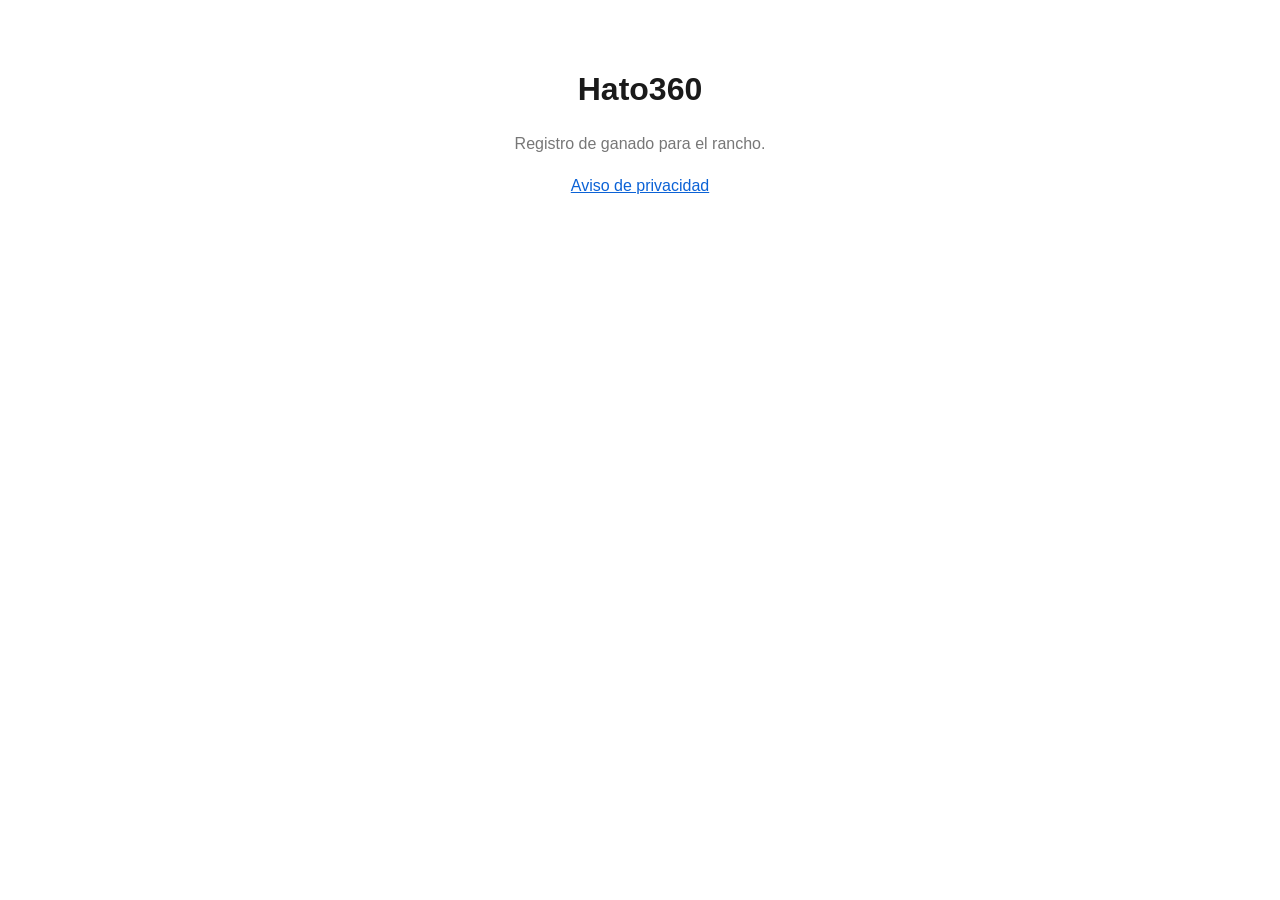
==== index.html @ a21503e2 "Sitio hato360.app: aviso de privacidad" ====
<!DOCTYPE html>
<html lang="es">
<head>
  <meta charset="utf-8">
  <meta name="viewport" content="width=device-width, initial-scale=1">
  <title>Hato360</title>
  <style>
    :root { color-scheme: light dark; }
    body {
      font-family: -apple-system, BlinkMacSystemFont, "Segoe UI", Roboto, Helvetica, Arial, sans-serif;
      line-height: 1.6; max-width: 40rem; margin: 0 auto; padding: 4rem 1.25rem;
      color: #1a1a1a; background: #fff; text-align: center;
    }
    @media (prefers-color-scheme: dark) { body { color: #e6e6e6; background: #161616; } a { color: #7db4ff; } }
    h1 { font-size: 2rem; margin: 0 0 .5rem; }
    p { color: #777; }
    a { color: #0b62d6; }
  </style>
</head>
<body>
  <h1>Hato360</h1>
  <p>Registro de ganado para el rancho.</p>
  <p><a href="/privacidad">Aviso de privacidad</a></p>
</body>
</html>
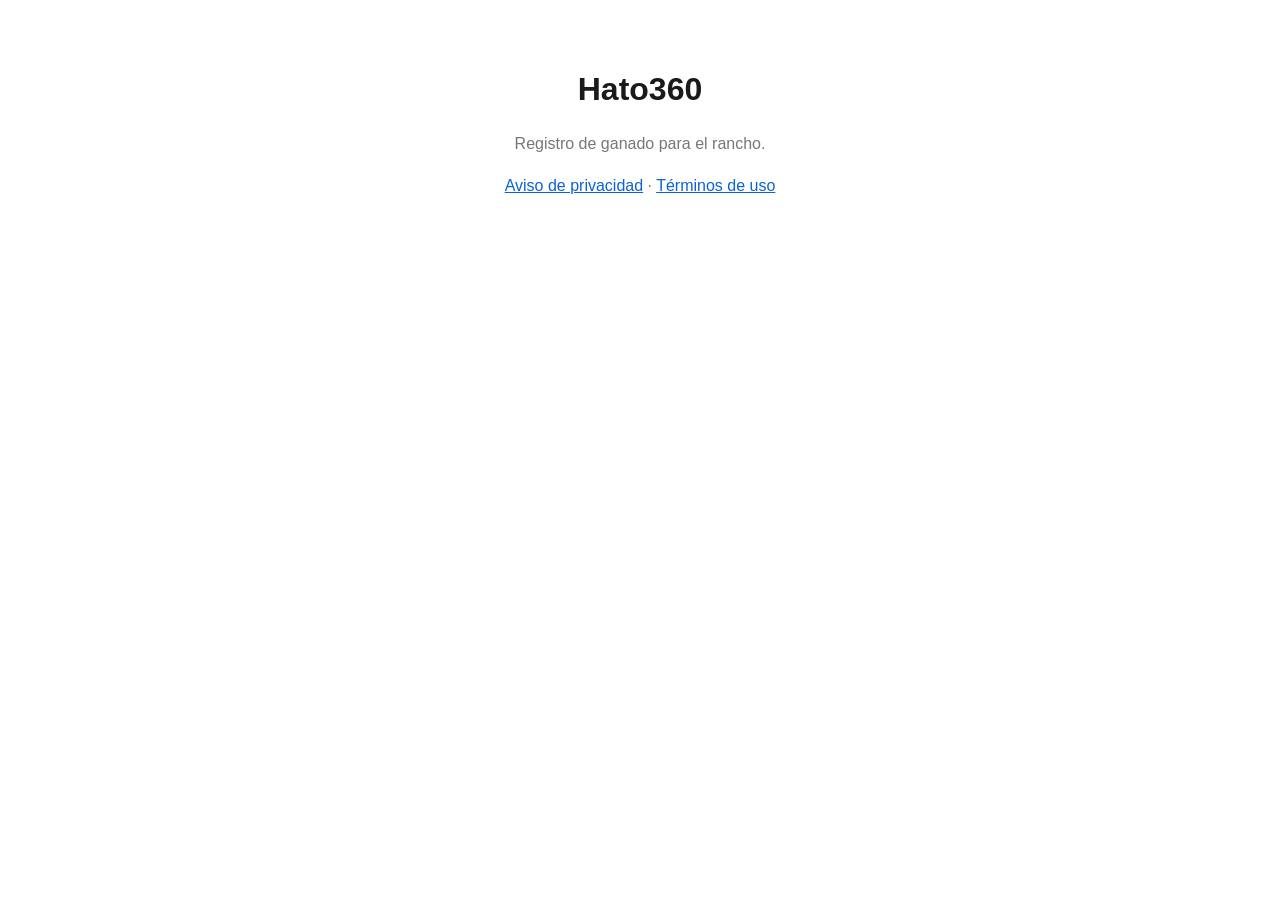
==== commit 141513ac: "terminos: pagina de terminos de uso + enlace en portada Nueva pagina /terminos (mismo estilo que /pr" ====
--- a/index.html
+++ b/index.html
@@ -20,6 +20,6 @@
 <body>
   <h1>Hato360</h1>
   <p>Registro de ganado para el rancho.</p>
-  <p><a href="/privacidad">Aviso de privacidad</a></p>
+  <p><a href="/privacidad">Aviso de privacidad</a> · <a href="/terminos">Términos de uso</a></p>
 </body>
 </html>
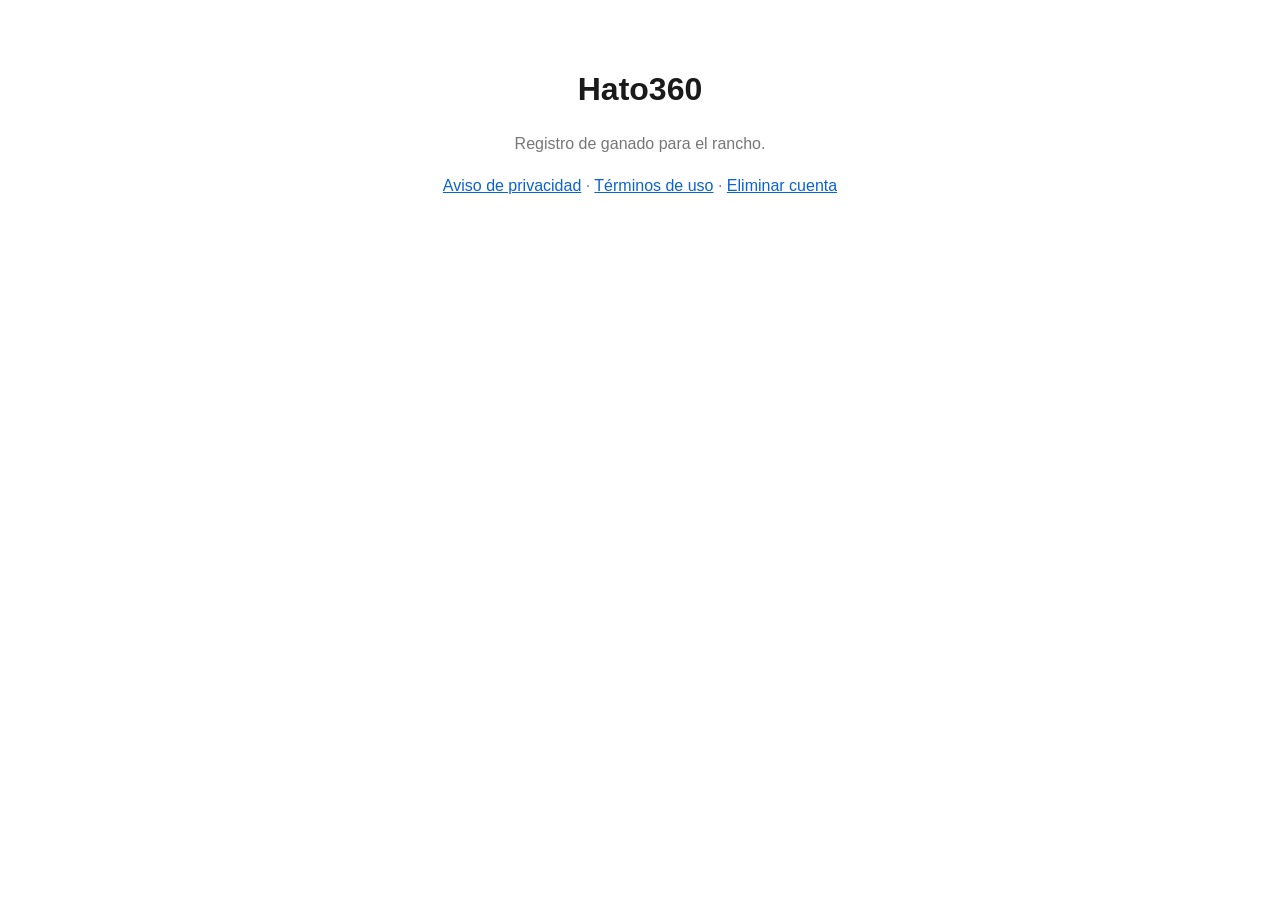
==== commit 38cda7d7: "eliminar-cuenta: página para solicitar la eliminación de la cuenta + enlace en portada" ====
--- a/index.html
+++ b/index.html
@@ -20,6 +20,6 @@
 <body>
   <h1>Hato360</h1>
   <p>Registro de ganado para el rancho.</p>
-  <p><a href="/privacidad">Aviso de privacidad</a> · <a href="/terminos">Términos de uso</a></p>
+  <p><a href="/privacidad">Aviso de privacidad</a> · <a href="/terminos">Términos de uso</a> · <a href="/eliminar-cuenta">Eliminar cuenta</a></p>
 </body>
 </html>
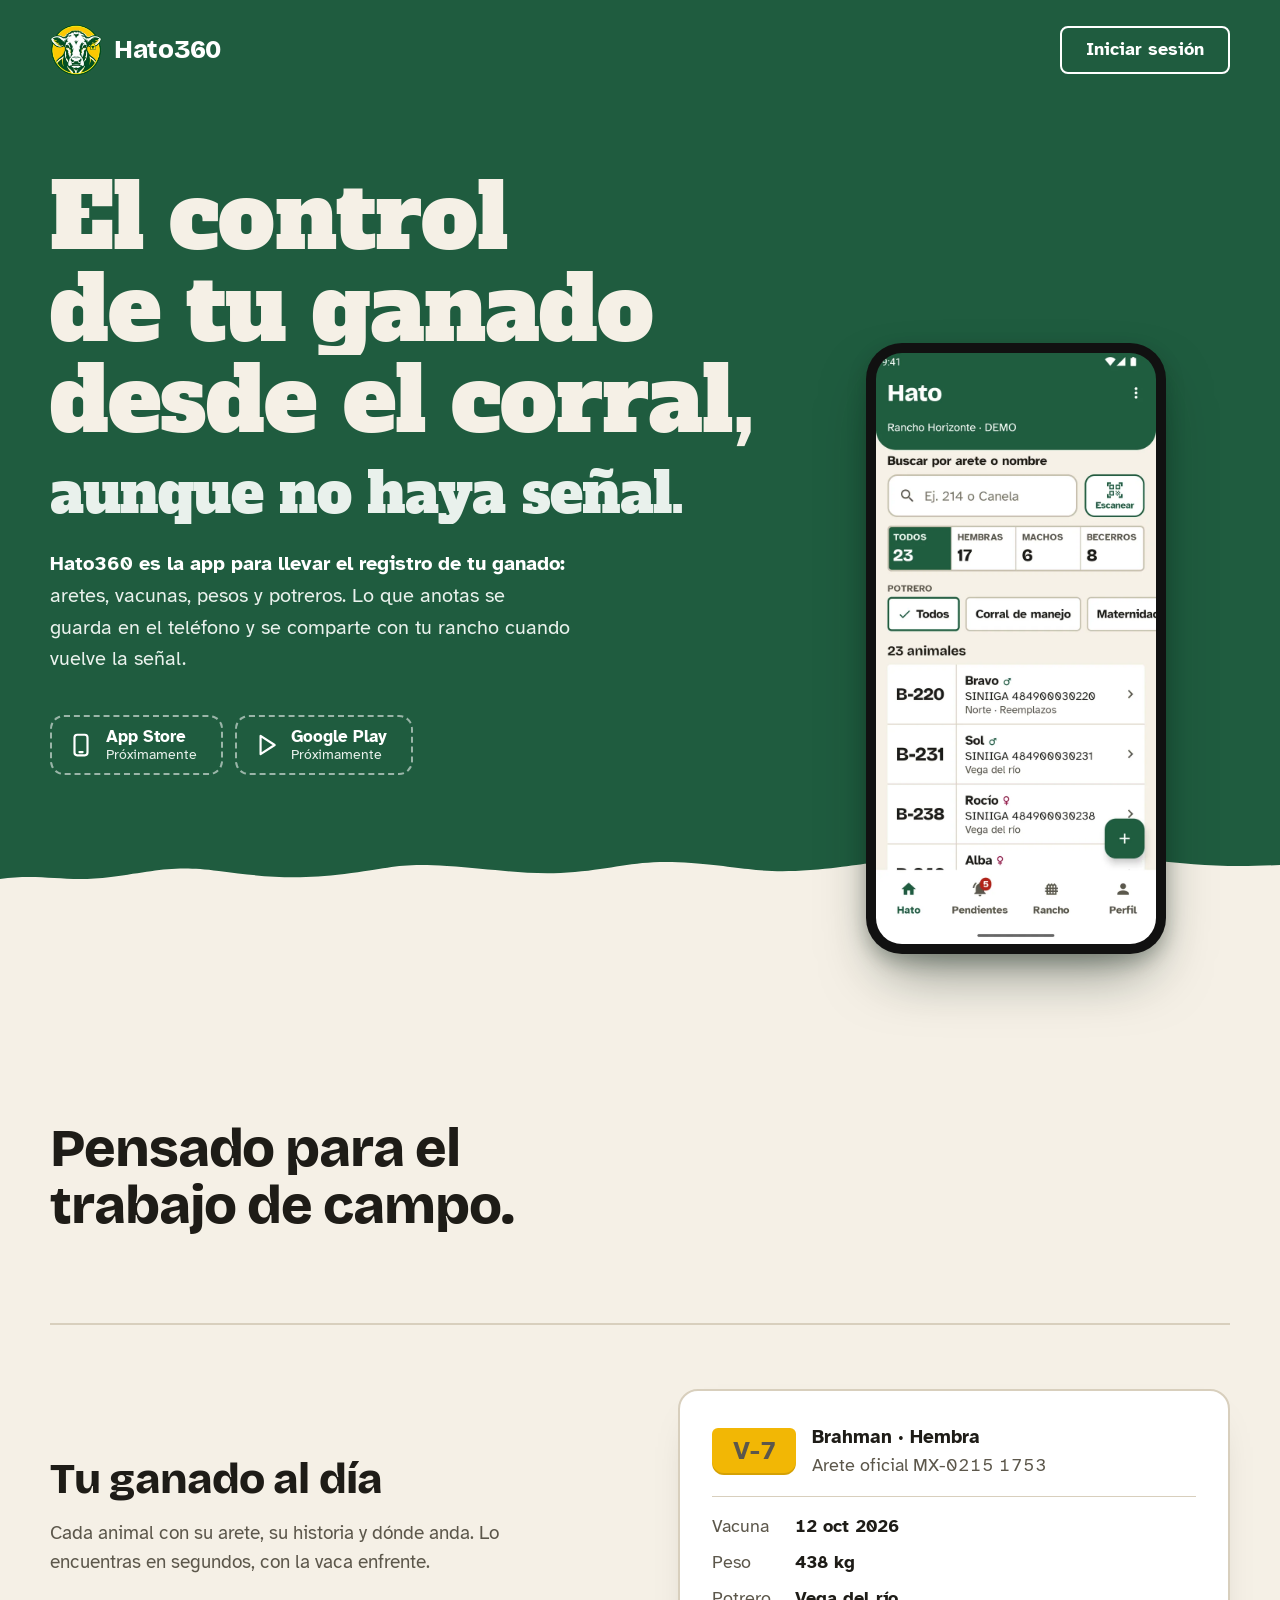
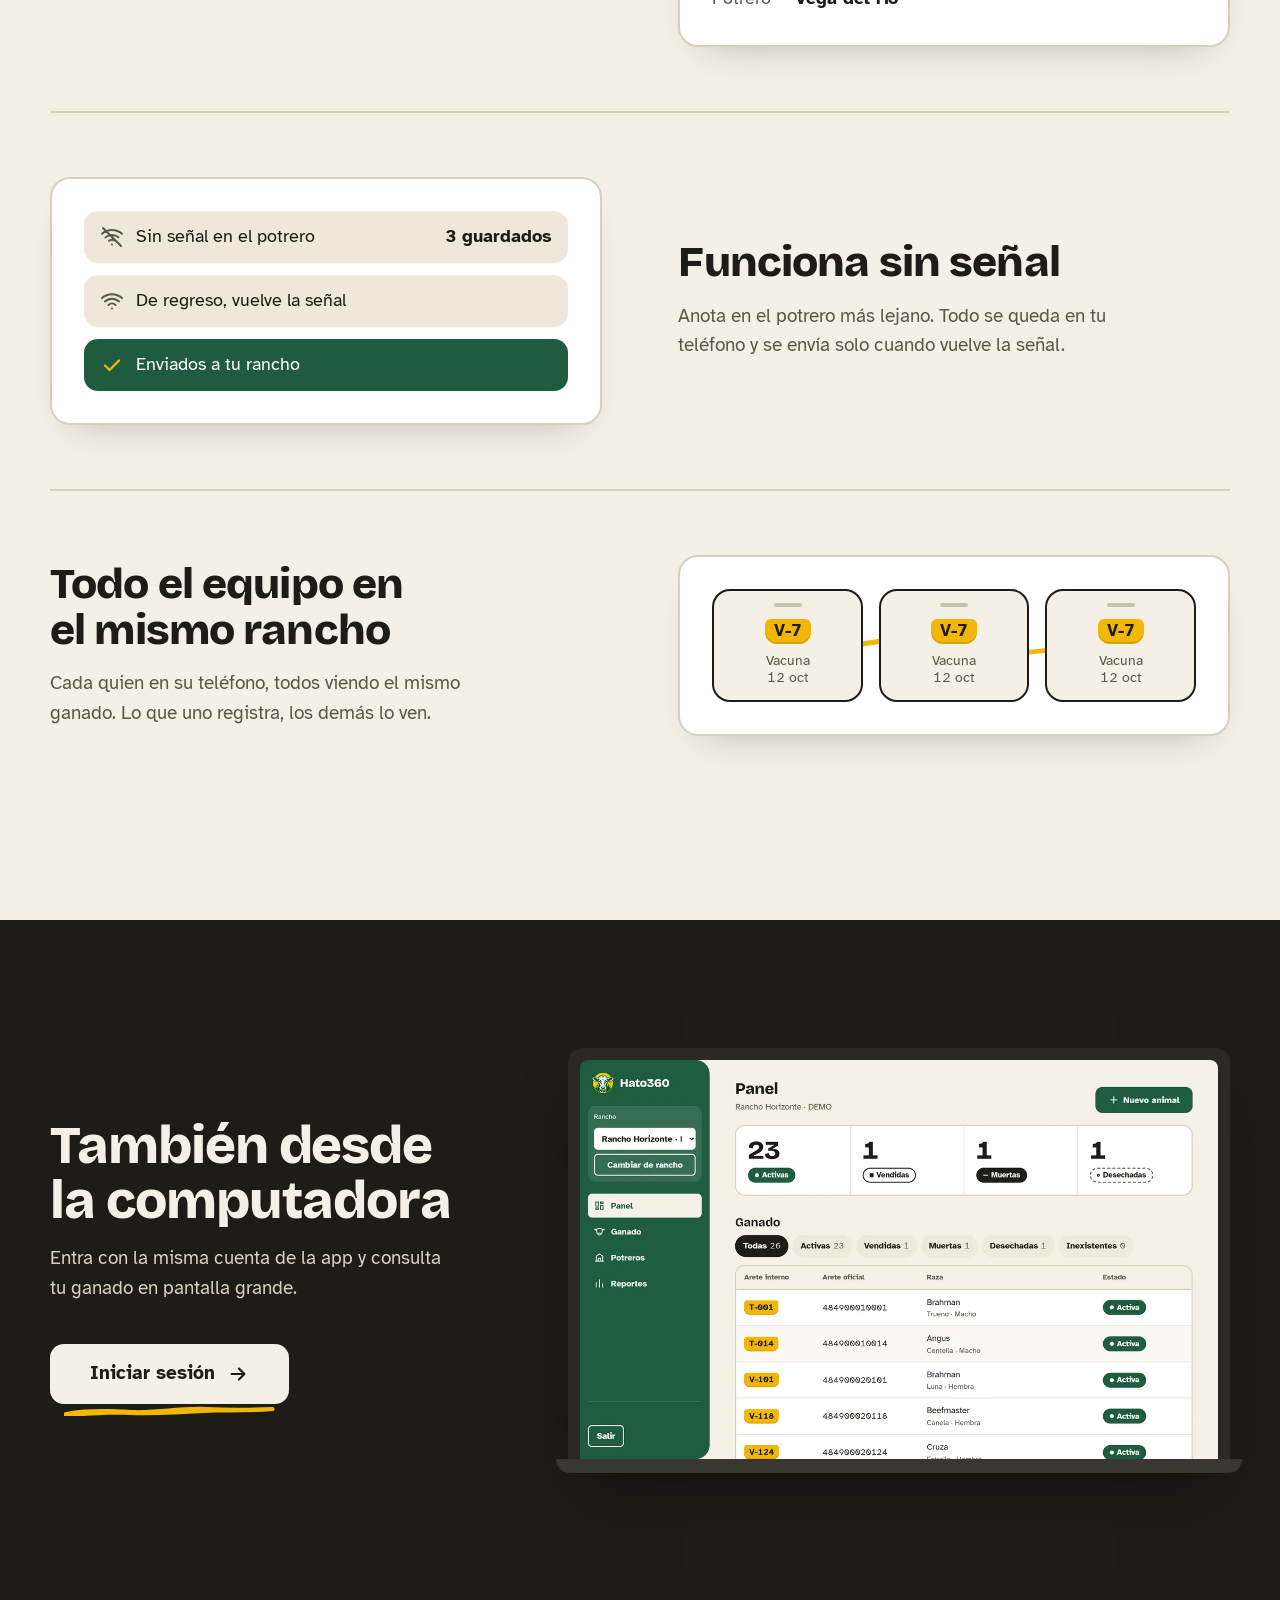
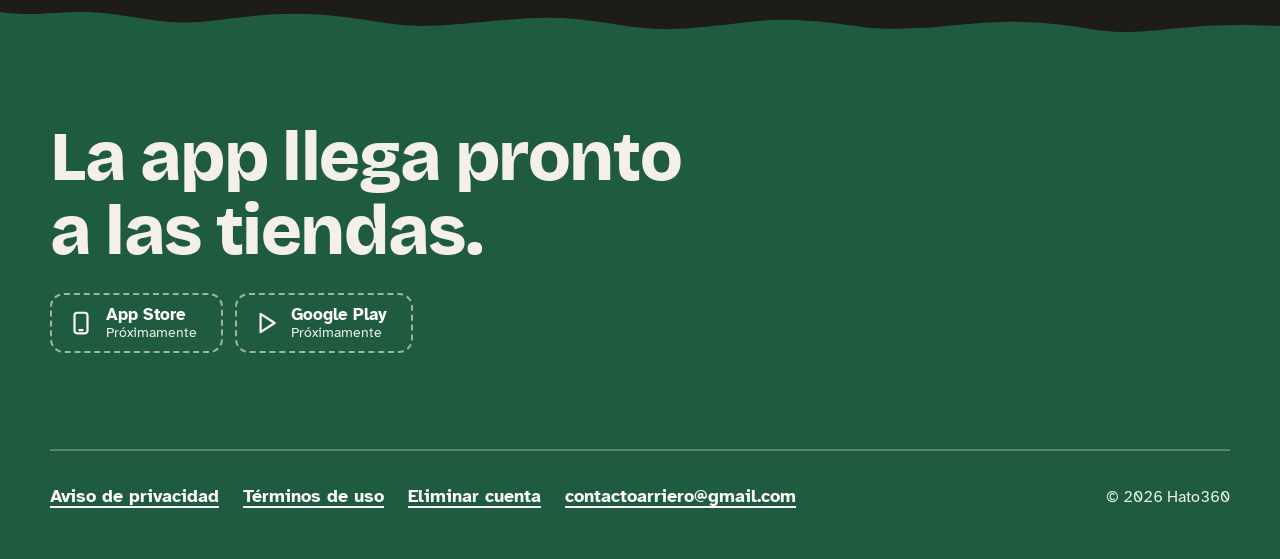
==== commit 532f8abd: "Merge 7b965c5028cdee48e063379763db6ce1e0520142 into 18760e4373e91149f8543acbb74bbaa0fce93996" ====
--- a/index.html
+++ b/index.html
@@ -1,25 +1,178 @@
 <!DOCTYPE html>
 <html lang="es">
 <head>
-  <meta charset="utf-8">
-  <meta name="viewport" content="width=device-width, initial-scale=1">
-  <title>Hato360</title>
-  <style>
-    :root { color-scheme: light dark; }
-    body {
-      font-family: -apple-system, BlinkMacSystemFont, "Segoe UI", Roboto, Helvetica, Arial, sans-serif;
-      line-height: 1.6; max-width: 40rem; margin: 0 auto; padding: 4rem 1.25rem;
-      color: #1a1a1a; background: #fff; text-align: center;
-    }
-    @media (prefers-color-scheme: dark) { body { color: #e6e6e6; background: #161616; } a { color: #7db4ff; } }
-    h1 { font-size: 2rem; margin: 0 0 .5rem; }
-    p { color: #777; }
-    a { color: #0b62d6; }
-  </style>
+<meta charset="utf-8">
+<meta name="viewport" content="width=device-width, initial-scale=1">
+<title>Hato360 — El control de tu ganado</title>
+<meta name="description" content="Hato360 lleva el registro de tu ganado desde el teléfono, aunque no haya señal. También desde la computadora.">
+<meta name="theme-color" content="#1F5C3F">
+<link rel="canonical" href="https://hato360.app/">
+<meta property="og:type" content="website">
+<meta property="og:url" content="https://hato360.app/">
+<meta property="og:title" content="Hato360 — El control de tu ganado">
+<meta property="og:description" content="La app para llevar el registro de tu ganado desde el corral, aunque no haya señal.">
+<meta property="og:image" content="https://hato360.app/assets/img/og.png">
+<link rel="icon" href="assets/img/favicon.png">
+<link rel="preload" href="assets/fonts/AlfaSlabOne-Regular.woff2" as="font" type="font/woff2" crossorigin>
+<link rel="preload" href="assets/fonts/AtkinsonHyperlegible-Regular.woff2" as="font" type="font/woff2" crossorigin>
+<link rel="stylesheet" href="assets/tokens.css">
+<link rel="stylesheet" href="assets/site.css">
 </head>
 <body>
-  <h1>Hato360</h1>
-  <p>Registro de ganado para el rancho.</p>
-  <p><a href="/privacidad">Aviso de privacidad</a> · <a href="/terminos">Términos de uso</a> · <a href="/eliminar-cuenta">Eliminar cuenta</a></p>
+<a class="skip" href="#contenido">Saltar al contenido</a>
+
+<header class="barda">
+  <div class="wrap">
+    <div class="top">
+      <a class="brand" href="/" aria-label="Hato360, inicio">
+        <img src="assets/img/logo.webp" width="52" height="52" alt=""><span>Hato360</span>
+      </a>
+      <a class="entrar" href="https://inventa.borucas.com/login">Iniciar sesión</a>
+    </div>
+
+    <div class="hero" id="contenido">
+      <div>
+        <h1 class="sign" data-pintar>
+          <span class="line">El control</span>
+          <span class="line">de tu ganado</span>
+          <span class="line">desde el corral,</span>
+          <span class="line line-quiet">aunque no haya señal.</span>
+        </h1>
+        <p class="apoyo"><strong>Hato360 es la app para llevar el registro de tu ganado:</strong> aretes, vacunas, pesos y potreros. Lo que anotas se guarda en el teléfono y se comparte con tu rancho cuando vuelve la señal.</p>
+        <div class="acciones">
+          <button class="tienda" type="button" disabled aria-label="App Store, próximamente">
+            <svg viewBox="0 0 24 24" fill="none" stroke="currentColor" stroke-width="2" stroke-linecap="round" stroke-linejoin="round" aria-hidden="true"><rect x="6" y="2.5" width="12" height="19" rx="2.5"/><path d="M10.5 18.5h3"/></svg>
+            <span><b>App Store</b><small>Próximamente</small></span>
+          </button>
+          <button class="tienda" type="button" disabled aria-label="Google Play, próximamente">
+            <svg viewBox="0 0 24 24" fill="none" stroke="currentColor" stroke-width="2" stroke-linecap="round" stroke-linejoin="round" aria-hidden="true"><path d="M7 3.5v17l13-8.5z"/></svg>
+            <span><b>Google Play</b><small>Próximamente</small></span>
+          </button>
+        </div>
+      </div>
+
+      <div class="telefono-col">
+        <div class="telefono" data-telefono role="img" aria-label="La app en un teléfono: lista del ganado con su arete, buscador y filtros">
+          <img class="pantalla" src="assets/img/app-ganado.webp" width="720" height="1520" alt="">
+        </div>
+      </div>
+    </div>
+  </div>
+</header>
+
+<main>
+  <section class="corral" aria-labelledby="corral-titulo">
+    <div class="wrap">
+      <h2 class="titulo" id="corral-titulo">Pensado para el trabajo de campo.</h2>
+
+      <article class="verdad">
+        <div class="verdad-texto">
+          <h3 class="titulo">Tu ganado al día</h3>
+          <p>Cada animal con su arete, su historia y dónde anda. Lo encuentras en segundos, con la vaca enfrente.</p>
+        </div>
+        <div class="escena ficha-mini" role="group" aria-label="Ejemplo de la ficha de un animal">
+          <header><span class="placa">V-7</span><div><b>Brahman · Hembra</b><span>Arete oficial <span class="nw">MX-0215 1753</span></span></div></header>
+          <dl>
+            <dt>Vacuna</dt><dd>12 oct 2026</dd>
+            <dt>Peso</dt><dd>438 kg</dd>
+            <dt>Potrero</dt><dd>Vega del río</dd>
+          </dl>
+        </div>
+      </article>
+
+      <article class="verdad">
+        <div class="verdad-texto">
+          <h3 class="titulo">Funciona sin señal</h3>
+          <p>Anota en el potrero más lejano. Todo se queda en tu teléfono y se envía solo cuando vuelve la señal.</p>
+        </div>
+        <div class="escena sin-senal" role="group" aria-label="Ejemplo: registros guardados sin señal que se envían después">
+          <ol>
+            <li><svg viewBox="0 0 24 24" fill="none" stroke="currentColor" stroke-width="2" stroke-linecap="round" aria-hidden="true"><path d="M2 8.8a15 15 0 0 1 20 0M5.5 12.3a10 10 0 0 1 13 0M9 15.8a5 5 0 0 1 6 0M12 19.5h.01M3 3l18 18"/></svg>Sin señal en el potrero<span class="cuenta" data-cuenta>3 guardados</span></li>
+            <li><svg viewBox="0 0 24 24" fill="none" stroke="currentColor" stroke-width="2" stroke-linecap="round" aria-hidden="true"><path d="M5 12.5a10 10 0 0 1 14 0M8.5 16a5 5 0 0 1 7 0M12 19.5h.01M2 9a15 15 0 0 1 20 0"/></svg>De regreso, vuelve la señal</li>
+            <li class="listo" data-listo><svg viewBox="0 0 24 24" fill="none" stroke="currentColor" stroke-width="2.4" stroke-linecap="round" stroke-linejoin="round" aria-hidden="true"><path d="m5 12.5 4.5 4.5L19 7.5"/></svg>Enviados a tu rancho</li>
+          </ol>
+        </div>
+      </article>
+
+      <article class="verdad">
+        <div class="verdad-texto">
+          <h3 class="titulo">Todo el equipo en el mismo rancho</h3>
+          <p>Cada quien en su teléfono, todos viendo el mismo ganado. Lo que uno registra, los demás lo ven.</p>
+        </div>
+        <div class="escena equipo" role="img" aria-label="Ejemplo: tres teléfonos con el mismo registro">
+          <svg class="cuerda" viewBox="0 0 300 40" preserveAspectRatio="none" aria-hidden="true"><path data-cuerda d="M0 22c30-10 55 8 80 0s50-12 75-2 45 10 70 1 50-9 75 2" fill="none" stroke="var(--tag)" stroke-width="5" stroke-linecap="round"/></svg>
+          <div class="mini"><span class="placa">V-7</span><small>Vacuna<br>12 oct</small></div>
+          <div class="mini"><span class="placa">V-7</span><small>Vacuna<br>12 oct</small></div>
+          <div class="mini"><span class="placa">V-7</span><small>Vacuna<br>12 oct</small></div>
+        </div>
+      </article>
+    </div>
+  </section>
+
+  <section class="oficina" aria-labelledby="oficina-titulo">
+    <div class="wrap">
+      <div>
+        <h2 class="titulo" id="oficina-titulo">También desde la computadora</h2>
+        <p>Entra con la misma cuenta de la app y consulta tu ganado en pantalla grande.</p>
+        <a class="boton" href="https://inventa.borucas.com/login">Iniciar sesión
+          <svg viewBox="0 0 24 24" fill="none" stroke="currentColor" stroke-width="2.4" stroke-linecap="round" stroke-linejoin="round" aria-hidden="true"><path d="M5 12h14M13 6l6 6-6 6"/></svg></a>
+      </div>
+      <div class="compu" role="img" aria-label="El portal web en una computadora: el panel del rancho con su ganado por estado">
+        <img class="compu-pantalla" src="assets/img/portal-panel.webp" width="1200" height="750" alt="" loading="lazy" decoding="async">
+        <div class="compu-base"></div>
+      </div>
+    </div>
+  </section>
+</main>
+
+<footer class="pie">
+  <div class="wrap">
+    <h2 class="titulo">La app llega pronto a las tiendas.</h2>
+    <div class="acciones">
+      <button class="tienda" type="button" disabled aria-label="App Store, próximamente">
+        <svg viewBox="0 0 24 24" fill="none" stroke="currentColor" stroke-width="2" stroke-linecap="round" stroke-linejoin="round" aria-hidden="true"><rect x="6" y="2.5" width="12" height="19" rx="2.5"/><path d="M10.5 18.5h3"/></svg>
+        <span><b>App Store</b><small>Próximamente</small></span>
+      </button>
+      <button class="tienda" type="button" disabled aria-label="Google Play, próximamente">
+        <svg viewBox="0 0 24 24" fill="none" stroke="currentColor" stroke-width="2" stroke-linecap="round" stroke-linejoin="round" aria-hidden="true"><path d="M7 3.5v17l13-8.5z"/></svg>
+        <span><b>Google Play</b><small>Próximamente</small></span>
+      </button>
+    </div>
+    <div class="creditos">
+      <nav aria-label="Información legal y contacto">
+        <a href="/privacidad">Aviso de privacidad</a>
+        <a href="/terminos">Términos de uso</a>
+        <a href="/eliminar-cuenta">Eliminar cuenta</a>
+        <a href="mailto:contactoarriero@gmail.com">contactoarriero@gmail.com</a>
+      </nav>
+      <small>© 2026 Hato360</small>
+    </div>
+  </div>
+</footer>
+
+<script type="module">
+// Mejora progresiva: sin JS o con movimiento reducido, todo está visible y quieto.
+import { animate, inView, scroll, stagger } from "./assets/motion.js";
+const ease = [0.16, 1, 0.3, 1];
+if (!matchMedia("(prefers-reduced-motion: reduce)").matches) {
+  // Firma: el titular se pinta renglón por renglón, como brocha sobre la barda.
+  animate("[data-pintar] .line", { clipPath: ["inset(0 100% 0 0)", "inset(0 0% 0 0)"] },
+            { duration: 0.75, delay: stagger(0.14), ease: ease });
+  // El teléfono se asienta contra la barda y sube un poco al hacer scroll.
+  const tel = document.querySelector("[data-telefono]");
+  // Primero se asienta contra la barda; ya asentado, el parallax ligero del scroll (≤ 24 px).
+  animate(tel, { y: [24, 0] }, { duration: 0.9, delay: 0.35, ease: ease }).finished.then(() =>
+    scroll(animate(tel, { y: [0, -24] }, { ease: "linear" }), { target: document.querySelector(".barda"), offset: ["start start", "end start"] }));
+  // Sin señal: el envío se confirma al entrar en pantalla.
+  inView("[data-listo]", function (el) {
+    animate(el, { scale: [0.96, 1] }, { duration: 0.5, ease: ease });
+  }, { amount: 0.8 });
+  // Equipo: la cuerda amarilla se traza entre los tres teléfonos.
+  inView("[data-cuerda]", function (el) {
+    const len = el.getTotalLength();
+    animate(el, { strokeDasharray: [len + " " + len, len + " " + len], strokeDashoffset: [len, 0] }, { duration: 1.1, ease: ease });
+  }, { amount: 0.6 });
+}
+</script>
 </body>
 </html>
--- a/assets/tokens.css
+++ b/assets/tokens.css
@@ -0,0 +1,40 @@
+/* Hato360 — tokens web. Paleta = docs/design/README.md (fija). Copia idéntica en
+   backend/app/assets/stylesheets/tokens.css y en hato360-site/assets/tokens.css. */
+:root {
+  --bg: #F5F0E6;
+  --surface: #FFFFFF;
+  --primary: #1F5C3F;
+  --primary-pressed: #14402B;
+  --on-primary: #FFFFFF;
+  --on-primary-muted: #E9F1EC;
+  --tag: #F2B705;
+  --text: #1E1C17;
+  --text-muted: #5C574B;
+  --placeholder: #7A7466;
+  --border: #C9C0AE;
+  --divider: #D8CFBD;
+  --chip: #EFE8DA;
+  --error: #B42318;
+  --error-text: #8F1C13;
+  --error-bg: #FDECEA;
+  --error-field-bg: #FFF5F4;
+
+  --radius-s: 8px;
+  --radius-m: 14px;
+  --radius-l: 20px;
+
+  --space-1: 4px;
+  --space-2: 8px;
+  --space-3: 12px;
+  --space-4: 16px;
+  --space-5: 24px;
+  --space-6: 40px;
+
+  --font-body: "Atkinson Hyperlegible", system-ui, sans-serif;
+  --font-display: "Bricolage Grotesque", "Atkinson Hyperlegible", sans-serif;
+  --font-sign: "Alfa Slab One", Georgia, serif; /* solo el titular de hato360.app; el portal no la usa */
+
+  --motion-fast: 150ms;
+  --motion-base: 200ms;
+  --ease-out: cubic-bezier(0.16, 1, 0.3, 1);
+}
--- a/assets/site.css
+++ b/assets/site.css
@@ -0,0 +1,157 @@
+/* hato360.app — landing. Dirección «Rótulo de rancho» (aprobada 2026-10-12). Colores solo vía tokens.css (copia idéntica del portal). */
+@font-face { font-family: "Alfa Slab One"; src: url("fonts/AlfaSlabOne-Regular.woff2") format("woff2"); font-weight: 400; font-display: swap; }
+@font-face { font-family: "Bricolage Grotesque"; src: url("fonts/BricolageGrotesque-ExtraBold.woff2") format("woff2"); font-weight: 800; font-display: swap; }
+@font-face { font-family: "Atkinson Hyperlegible"; src: url("fonts/AtkinsonHyperlegible-Regular.woff2") format("woff2"); font-weight: 400; font-display: swap; }
+@font-face { font-family: "Atkinson Hyperlegible"; src: url("fonts/AtkinsonHyperlegible-Bold.woff2") format("woff2"); font-weight: 700; font-display: swap; }
+
+*, *::before, *::after { box-sizing: border-box; }
+html { -webkit-text-size-adjust: 100%; scroll-behavior: smooth; }
+@media (prefers-reduced-motion: reduce) { html { scroll-behavior: auto; } }
+body {
+  margin: 0; background: var(--bg); color: var(--text);
+  font-family: var(--font-body); font-size: 1.125rem; line-height: 1.55;
+  font-variant-numeric: tabular-nums;
+}
+::selection { background: var(--tag); color: var(--text); }
+a { color: inherit; text-underline-offset: 0.2em; text-decoration-thickness: 2px; }
+:focus-visible { outline: 3px solid var(--tag); outline-offset: 3px; border-radius: 6px; }
+img, svg { display: block; }
+.wrap { width: min(1180px, 100% - 2 * var(--space-5)); margin-inline: auto; }
+.titulo { font-family: var(--font-display); font-weight: 800; letter-spacing: -0.02em; line-height: 1.05; text-wrap: balance; }
+.sign { font-family: var(--font-sign); font-weight: 400; letter-spacing: -0.01em; line-height: 1.02; text-wrap: balance; }
+.skip { position: absolute; left: var(--space-4); top: -100px; background: var(--surface); color: var(--text); padding: var(--space-3) var(--space-4); border-radius: var(--radius-s); z-index: 10; }
+.skip:focus { top: var(--space-4); }
+
+/* ---------- La barda (hero) ---------- */
+.barda { position: relative; background: var(--primary); color: var(--on-primary); padding-bottom: clamp(56px, 9vw, 120px); }
+.barda::after { /* orilla de brocha */
+  content: ""; position: absolute; left: 0; right: 0; bottom: -1px; height: 34px;
+  background: var(--bg);
+  -webkit-mask: url("data:image/svg+xml,%3Csvg xmlns='http://www.w3.org/2000/svg' viewBox='0 0 1200 34' preserveAspectRatio='none'%3E%3Cpath d='M0 34V22c40-6 61 4 104-2s58-12 101-6 72 9 118 3 50-11 96-8 77 10 120 6 59-13 109-9 64 11 112 7 52-10 101-7 70 9 117 5 56-12 98-8 67 8 124 5V34z'/%3E%3C/svg%3E") center / 100% 100% no-repeat;
+          mask: url("data:image/svg+xml,%3Csvg xmlns='http://www.w3.org/2000/svg' viewBox='0 0 1200 34' preserveAspectRatio='none'%3E%3Cpath d='M0 34V22c40-6 61 4 104-2s58-12 101-6 72 9 118 3 50-11 96-8 77 10 120 6 59-13 109-9 64 11 112 7 52-10 101-7 70 9 117 5 56-12 98-8 67 8 124 5V34z'/%3E%3C/svg%3E") center / 100% 100% no-repeat;
+}
+.top { display: flex; align-items: center; justify-content: space-between; gap: var(--space-4); padding-block: var(--space-5); }
+.brand { display: inline-flex; align-items: center; gap: var(--space-3); text-decoration: none; }
+.brand img { width: 52px; height: 52px; }
+.brand span { font-family: var(--font-display); font-weight: 800; font-size: 1.6rem; letter-spacing: -0.01em; }
+.entrar {
+  display: inline-flex; align-items: center; min-height: 48px; padding: 0 var(--space-5);
+  border: 2px solid var(--on-primary); border-radius: var(--radius-s);
+  font-weight: 700; text-decoration: none; transition: background var(--motion-fast) var(--ease-out), color var(--motion-fast) var(--ease-out);
+}
+.entrar:hover { background: var(--on-primary); color: var(--primary); }
+
+.hero { display: grid; grid-template-columns: minmax(0, 1.25fr) minmax(0, 0.75fr); gap: var(--space-6); align-items: end; padding-top: clamp(24px, 5vw, 72px); }
+.hero h1 { margin: 0; font-size: clamp(2.6rem, 7.2vw, 5.6rem); color: var(--bg); }
+.hero h1 .line { display: block; }
+.hero h1 .line-quiet { color: var(--on-primary-muted); font-size: 0.62em; margin-top: 0.3em; line-height: 1.1; }
+.apoyo strong { color: var(--on-primary); }
+.apoyo { max-width: 40ch; margin: var(--space-5) 0 0; font-size: clamp(1.15rem, 1.6vw, 1.3rem); color: var(--on-primary-muted); }
+.acciones { display: flex; flex-wrap: wrap; align-items: center; gap: var(--space-3); margin-top: var(--space-6); }
+.tienda {
+  display: inline-flex; align-items: center; gap: var(--space-3); min-height: 60px; padding: var(--space-2) var(--space-5) var(--space-2) var(--space-4);
+  background: transparent; color: var(--on-primary); font: inherit; text-align: left;
+  border: 2px dashed rgba(255,255,255,0.55); border-radius: var(--radius-m); cursor: not-allowed;
+}
+.tienda svg { width: 26px; height: 26px; flex: none; }
+.tienda b { display: block; font-size: 1.05rem; line-height: 1.15; }
+.tienda small { display: block; font-size: 0.9rem; color: var(--on-primary-muted); line-height: 1.2; }
+
+.telefono-col { position: relative; align-self: stretch; }
+.telefono {
+  position: relative; width: min(300px, 100%); margin-inline: auto;
+  top: clamp(120px, 14vw, 190px); border-radius: 36px; background: #111; padding: 10px;
+  box-shadow: 0 30px 60px -18px rgba(10, 30, 20, 0.55), 0 8px 18px rgba(10, 30, 20, 0.25);
+  z-index: 2;
+}
+.pantalla { display: block; width: 100%; height: auto; border-radius: 26px; background: var(--bg); }
+.placa {
+  display: inline-grid; place-items: center; min-width: 46px; padding: 4px 8px 5px; border-radius: 6px 6px 12px 12px;
+  background: var(--tag); color: var(--text); font-weight: 700; font-variant-numeric: tabular-nums; line-height: 1;
+  box-shadow: inset 0 -2px 0 rgba(0,0,0,0.12);
+}
+
+/* ---------- El corral ---------- */
+.corral { padding-block: clamp(150px, 18vw, 230px) clamp(72px, 10vw, 120px); }
+.hero { padding-bottom: 0; }
+.corral > .wrap > h2 { margin: 0 0 clamp(48px, 7vw, 88px); font-size: clamp(2rem, 4.6vw, 3.4rem); max-width: 16ch; }
+.verdad { display: grid; grid-template-columns: minmax(0, 1fr) minmax(0, 1fr); gap: clamp(28px, 6vw, 96px); align-items: center; padding-block: clamp(36px, 5vw, 64px); border-top: 2px solid var(--divider); }
+.verdad:nth-of-type(even) .verdad-texto { order: 2; }
+.verdad h3 { margin: 0; font-size: clamp(1.8rem, 3.4vw, 2.7rem); }
+.verdad p { margin: var(--space-4) 0 0; max-width: 38ch; color: var(--text-muted); font-size: 1.2rem; }
+.escena { background: var(--surface); border: 2px solid var(--divider); border-radius: var(--radius-l); padding: clamp(18px, 3vw, 32px); box-shadow: 0 18px 40px -26px rgba(30, 28, 23, 0.35); }
+
+.ficha-mini { display: grid; gap: var(--space-4); }
+.ficha-mini header { display: flex; align-items: center; gap: var(--space-4); }
+.ficha-mini .placa { font-size: 1.6rem; min-width: 84px; padding: 10px 14px 12px; }
+.sin-senal .cuenta, .nw { white-space: nowrap; }
+.ficha-mini header b { display: block; font-size: 1.2rem; }
+.ficha-mini header span { color: var(--text-muted); }
+.ficha-mini dl { margin: 0; display: grid; grid-template-columns: auto 1fr; gap: var(--space-2) var(--space-5); border-top: 1px solid var(--divider); padding-top: var(--space-4); }
+.ficha-mini dt { color: var(--text-muted); }
+.ficha-mini dd { margin: 0; font-weight: 700; }
+
+.sin-senal ol { list-style: none; margin: 0; padding: 0; display: grid; gap: var(--space-3); }
+.sin-senal li { display: flex; align-items: center; gap: var(--space-3); padding: var(--space-3) var(--space-4); border-radius: var(--radius-m); background: var(--chip); }
+.sin-senal li svg { width: 24px; height: 24px; flex: none; color: var(--text-muted); }
+.sin-senal li.listo { background: var(--primary); color: var(--on-primary); }
+.sin-senal li.listo svg { color: var(--tag); }
+.sin-senal .cuenta { margin-left: auto; font-weight: 700; }
+
+.equipo { position: relative; display: grid; grid-template-columns: repeat(3, 1fr); gap: var(--space-4); }
+.equipo svg.cuerda { position: absolute; left: 8%; right: 8%; top: 50%; width: 84%; height: 40px; transform: translateY(-50%); overflow: visible; }
+.equipo .mini { position: relative; z-index: 1; background: var(--bg); border: 2px solid var(--text); border-radius: 18px; padding: 12px 10px 14px; text-align: center; }
+.equipo .mini::before { content: ""; display: block; width: 28px; height: 4px; margin: 0 auto 10px; border-radius: 4px; background: var(--border); }
+.equipo .mini .placa { font-size: 1.05rem; }
+.equipo .mini small { display: block; margin-top: 8px; font-size: 0.85rem; color: var(--text-muted); line-height: 1.25; }
+
+/* ---------- La oficina ---------- */
+.oficina { background: var(--text); color: var(--bg); padding-block: clamp(72px, 10vw, 128px); }
+.oficina .wrap { display: grid; grid-template-columns: minmax(0, 0.8fr) minmax(0, 1.2fr); gap: clamp(32px, 6vw, 88px); align-items: center; }
+.oficina h2 { margin: 0; font-size: clamp(2rem, 4.4vw, 3.3rem); }
+.oficina p { margin: var(--space-4) 0 var(--space-6); max-width: 34ch; color: var(--divider); font-size: 1.2rem; }
+.boton {
+  position: relative; display: inline-flex; align-items: center; gap: var(--space-3); min-height: 60px; padding: 0 var(--space-6);
+  background: var(--bg); color: var(--text); border-radius: var(--radius-m); font-weight: 700; font-size: 1.2rem; text-decoration: none;
+  transition: transform var(--motion-fast) var(--ease-out);
+}
+.boton::after { /* trazo de pincel amarillo */
+  content: ""; position: absolute; left: 14px; right: 14px; bottom: -12px; height: 10px; background: var(--tag);
+  -webkit-mask: url("data:image/svg+xml,%3Csvg xmlns='http://www.w3.org/2000/svg' viewBox='0 0 200 10' preserveAspectRatio='none'%3E%3Cpath d='M2 6c20-4 40-3 62-2s48-4 70-3 44 1 64 0c2 0 2 4 0 4-22 2-44 1-66 2s-46 3-70 2-40 1-60 2c-3 0-3-5 0-5z'/%3E%3C/svg%3E") center / 100% 100% no-repeat;
+          mask: url("data:image/svg+xml,%3Csvg xmlns='http://www.w3.org/2000/svg' viewBox='0 0 200 10' preserveAspectRatio='none'%3E%3Cpath d='M2 6c20-4 40-3 62-2s48-4 70-3 44 1 64 0c2 0 2 4 0 4-22 2-44 1-66 2s-46 3-70 2-40 1-60 2c-3 0-3-5 0-5z'/%3E%3C/svg%3E") center / 100% 100% no-repeat;
+}
+.boton:hover { transform: translateY(-2px); }
+.boton svg { width: 22px; height: 22px; }
+
+.compu { background: #2B2924; border-radius: var(--radius-m) var(--radius-m) 6px 6px; padding: 12px 12px 0; box-shadow: 0 30px 60px -24px rgba(0,0,0,0.6); }
+.compu-pantalla { display: block; width: 100%; height: auto; border-radius: 8px 8px 0 0; background: var(--bg); }
+.compu-base { height: 14px; background: #3A3730; margin: 0 -24px; border-radius: 0 0 14px 14px; }
+
+/* ---------- Pie rotulado ---------- */
+.pie { position: relative; background: var(--primary); color: var(--on-primary); padding-block: clamp(80px, 10vw, 120px) var(--space-6); }
+.pie::before { content: ""; position: absolute; left: 0; right: 0; top: -1px; height: 34px; background: var(--text); transform: scaleY(-1);
+  -webkit-mask: url("data:image/svg+xml,%3Csvg xmlns='http://www.w3.org/2000/svg' viewBox='0 0 1200 34' preserveAspectRatio='none'%3E%3Cpath d='M0 34V22c40-6 61 4 104-2s58-12 101-6 72 9 118 3 50-11 96-8 77 10 120 6 59-13 109-9 64 11 112 7 52-10 101-7 70 9 117 5 56-12 98-8 67 8 124 5V34z'/%3E%3C/svg%3E") center / 100% 100% no-repeat;
+          mask: url("data:image/svg+xml,%3Csvg xmlns='http://www.w3.org/2000/svg' viewBox='0 0 1200 34' preserveAspectRatio='none'%3E%3Cpath d='M0 34V22c40-6 61 4 104-2s58-12 101-6 72 9 118 3 50-11 96-8 77 10 120 6 59-13 109-9 64 11 112 7 52-10 101-7 70 9 117 5 56-12 98-8 67 8 124 5V34z'/%3E%3C/svg%3E") center / 100% 100% no-repeat;
+}
+.pie h2 { margin: 0; font-size: clamp(2.2rem, 6vw, 4.4rem); color: var(--bg); max-width: 14ch; }
+.pie .acciones { margin-top: var(--space-5); }
+.creditos { margin-top: clamp(56px, 8vw, 96px); padding-top: var(--space-5); border-top: 2px solid rgba(255,255,255,0.25); display: flex; flex-wrap: wrap; align-items: center; justify-content: space-between; gap: var(--space-4) var(--space-6); }
+.creditos nav { display: flex; flex-wrap: wrap; gap: var(--space-2) var(--space-5); }
+.creditos a { display: inline-flex; align-items: center; min-height: 44px; font-weight: 700; color: var(--on-primary); }
+.creditos small { color: var(--on-primary-muted); font-size: 1rem; }
+
+/* ---------- Responsive ---------- */
+@media (max-width: 860px) {
+  .hero { grid-template-columns: 1fr; }
+  .telefono { width: min(270px, 74vw); top: 0; margin-bottom: -150px; }
+  .verdad { grid-template-columns: 1fr; }
+  .verdad:nth-of-type(even) .verdad-texto { order: 0; }
+  .oficina .wrap { grid-template-columns: 1fr; }
+}
+@media (max-width: 480px) {
+  .top .entrar { padding: 0 var(--space-4); }
+  .brand span { font-size: 1.45rem; }
+  .tienda { width: 100%; }
+  .boton { width: 100%; justify-content: center; }
+  .equipo { gap: var(--space-2); }
+}
